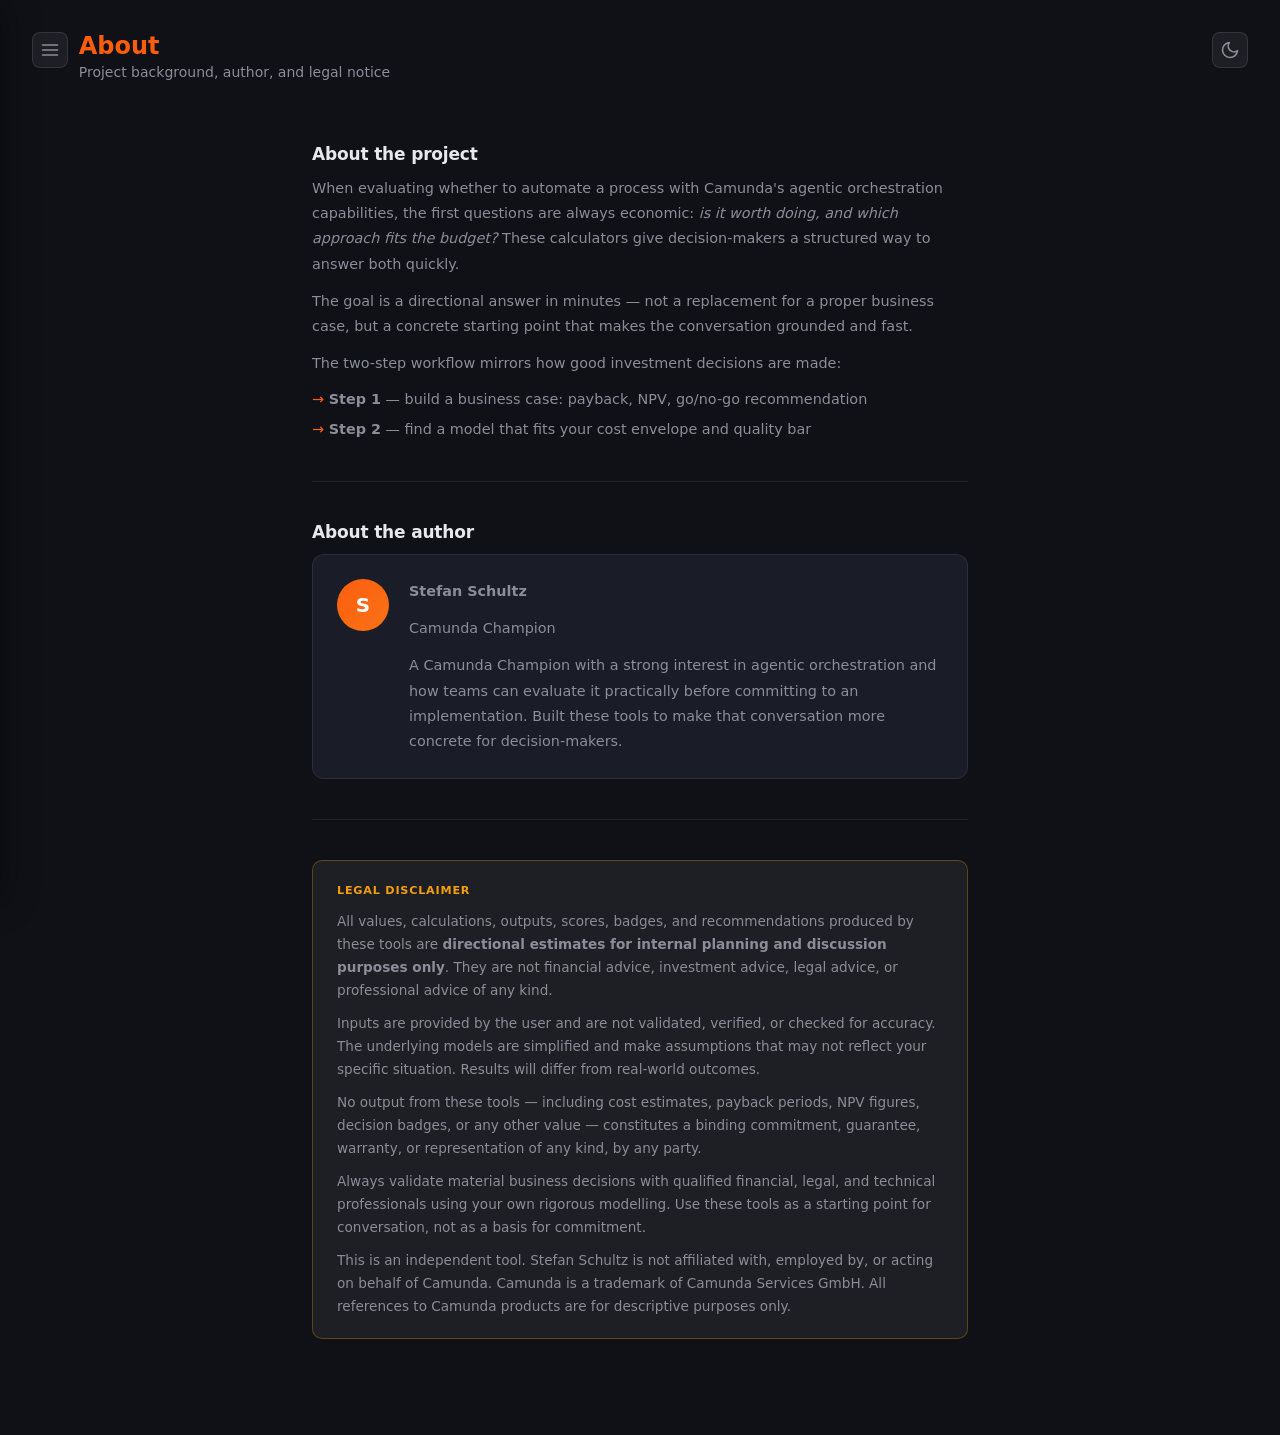
==== about.html @ fa4e2096 "Refactor code structure for improved readability and maintainability" ====
<!DOCTYPE html>
<html lang="en" data-theme="dark">
<head>
  <meta charset="UTF-8">
  <meta name="viewport" content="width=device-width, initial-scale=1.0">
  <title>About · Agentic Orchestration Calculators</title>
  <link rel="stylesheet" href="style.css">
  <script>!function(){var t=localStorage.getItem("camunda-theme");if(t)document.documentElement.dataset.theme=t}();</script>
  <style>
    /* ===== About layout ===== */
    .about-wrap {
      max-width: 720px; margin: 0 auto; padding: 2rem 2rem 4rem;
    }
    .about-section {
      margin-bottom: 2.5rem;
    }
    .about-section h2 {
      font-size: 1.0625rem; font-weight: 700; color: var(--text);
      letter-spacing: -0.01em; margin-bottom: 0.75rem;
    }
    .about-section p {
      color: var(--muted); font-size: 0.9rem; line-height: 1.75;
      margin-bottom: 0.75rem;
      &:last-child { margin-bottom: 0; }
    }
    .about-section ul {
      list-style: none; display: flex; flex-direction: column; gap: 0.4rem;
      color: var(--muted); font-size: 0.9rem; line-height: 1.6; margin-bottom: 0.75rem;
      li::before { content: '→ '; color: var(--accent); }
    }
    .about-divider {
      height: 1px; background: var(--border); margin: 2.5rem 0;
    }
    .disclaimer-box {
      background: var(--toggle-bg); border: 1px solid rgba(245, 158, 11, 0.3);
      border-radius: 10px; padding: 1.25rem 1.5rem;
    }
    .disclaimer-box .disclaimer-title {
      font-size: 0.7rem; font-weight: 700; color: #F59E0B;
      text-transform: uppercase; letter-spacing: 0.07em; margin-bottom: 0.6rem;
    }
    .disclaimer-box p {
      font-size: 0.85rem; color: var(--muted); line-height: 1.7;
      margin-bottom: 0.6rem;
      &:last-child { margin-bottom: 0; }
    }
    .author-card {
      display: flex; align-items: flex-start; gap: 1.25rem;
      background: var(--surface); border: 1px solid var(--border);
      border-radius: 12px; padding: 1.5rem;
    }
    .author-avatar {
      width: 52px; height: 52px; border-radius: 50%; flex-shrink: 0;
      background: linear-gradient(135deg, #FC5D0D 0%, #f97316 100%);
      display: flex; align-items: center; justify-content: center;
      font-size: 1.25rem; font-weight: 700; color: #fff; line-height: 1;
    }
    .author-name { font-size: 1rem; font-weight: 700; color: var(--text); margin-bottom: 0.2rem; }
    .author-role { font-size: 0.8125rem; color: var(--muted); margin-bottom: 0.6rem; }
    .author-bio  { font-size: 0.875rem; color: var(--muted); line-height: 1.65; }
  </style>
</head>
<body>

  <div class="nav-backdrop" id="navBackdrop"></div>
  <nav class="nav-drawer" id="navDrawer" aria-label="Site navigation">
    <div class="nav-drawer-header">
      <span class="nav-logo">Agentic Orchestration Calculators</span>
      <button class="nav-close" id="navClose" aria-label="Close navigation">&times;</button>
    </div>
    <a href="index.html" class="nav-item">
      <svg viewBox="0 0 24 24" fill="none" stroke="currentColor" stroke-width="2" stroke-linecap="round" stroke-linejoin="round"><path d="M3 9l9-7 9 7v11a2 2 0 0 1-2 2H5a2 2 0 0 1-2-2z"/><polyline points="9 22 9 12 15 12 15 22"/></svg>
      Home
    </a>
    <div class="nav-divider"></div>
    <div class="nav-section-title">Calculators</div>
    <a href="step1.html" class="nav-item">
      <svg viewBox="0 0 24 24" fill="none" stroke="currentColor" stroke-width="2" stroke-linecap="round" stroke-linejoin="round"><path d="M14 2H6a2 2 0 0 0-2 2v16a2 2 0 0 0 2 2h12a2 2 0 0 0 2-2V8z"/><polyline points="14 2 14 8 20 8"/><line x1="16" y1="13" x2="8" y2="13"/><line x1="16" y1="17" x2="8" y2="17"/><polyline points="10 9 9 9 8 9"/></svg>
      Step 1: Project Business Case
    </a>
    <a href="step2.html" class="nav-item">
      <svg viewBox="0 0 24 24" fill="none" stroke="currentColor" stroke-width="2" stroke-linecap="round" stroke-linejoin="round"><line x1="8" y1="6" x2="21" y2="6"/><line x1="8" y1="12" x2="21" y2="12"/><line x1="8" y1="18" x2="21" y2="18"/><line x1="3" y1="6" x2="3.01" y2="6"/><line x1="3" y1="12" x2="3.01" y2="12"/><line x1="3" y1="18" x2="3.01" y2="18"/></svg>
      Step 2: Process Prioritization
    </a>
    <a href="step3.html" class="nav-item">
      <svg viewBox="0 0 24 24" fill="none" stroke="currentColor" stroke-width="2" stroke-linecap="round" stroke-linejoin="round"><polyline points="22 12 18 12 15 21 9 3 6 12 2 12"/></svg>
      Step 3: Model Cost &amp; Fit
    </a>
    <div class="nav-divider"></div>
    <a href="about.html" class="nav-item active">
      <svg viewBox="0 0 24 24" fill="none" stroke="currentColor" stroke-width="2" stroke-linecap="round" stroke-linejoin="round"><circle cx="12" cy="12" r="10"/><line x1="12" y1="8" x2="12" y2="12"/><line x1="12" y1="16" x2="12.01" y2="16"/></svg>
      About
    </a>
  </nav>

  <header>
    <div class="header-brand">
      <button class="icon-btn" id="navBtn" title="Navigation menu" aria-label="Open navigation menu">
        <svg viewBox="0 0 24 24" fill="none" stroke="currentColor" stroke-width="2" stroke-linecap="round" stroke-linejoin="round"><line x1="3" y1="6" x2="21" y2="6"/><line x1="3" y1="12" x2="21" y2="12"/><line x1="3" y1="18" x2="21" y2="18"/></svg>
      </button>
      <div class="header-copy">
        <h1>About</h1>
        <p>Project background, author, and legal notice</p>
      </div>
    </div>
    <div class="header-actions">
      <button class="icon-btn theme" id="themeBtn" title="Toggle theme" aria-label="Toggle light/dark theme">
        <svg class="icon-sun" viewBox="0 0 24 24" fill="none" stroke="currentColor" stroke-width="2" stroke-linecap="round" stroke-linejoin="round"><circle cx="12" cy="12" r="5"/><line x1="12" y1="1" x2="12" y2="3"/><line x1="12" y1="21" x2="12" y2="23"/><line x1="4.22" y1="4.22" x2="5.64" y2="5.64"/><line x1="18.36" y1="18.36" x2="19.78" y2="19.78"/><line x1="1" y1="12" x2="3" y2="12"/><line x1="21" y1="12" x2="23" y2="12"/><line x1="4.22" y1="19.78" x2="5.64" y2="18.36"/><line x1="18.36" y1="5.64" x2="19.78" y2="4.22"/></svg>
        <svg class="icon-moon" viewBox="0 0 24 24" fill="none" stroke="currentColor" stroke-width="2" stroke-linecap="round" stroke-linejoin="round"><path d="M21 12.79A9 9 0 1 1 11.21 3 7 7 0 0 0 21 12.79z"/></svg>
      </button>
    </div>
  </header>

  <main class="about-wrap">

    <section class="about-section">
      <h2>About the project</h2>
      <p>When evaluating whether to automate a process with Camunda's agentic orchestration capabilities, the first questions are always economic: <em>is it worth doing, and which approach fits the budget?</em> These calculators give decision-makers a structured way to answer both quickly.</p>
      <p>The goal is a directional answer in minutes — not a replacement for a proper business case, but a concrete starting point that makes the conversation grounded and fast.</p>
      <p>The two-step workflow mirrors how good investment decisions are made:</p>
      <ul>
        <li><strong>Step 1</strong> — build a business case: payback, NPV, go/no-go recommendation</li>
        <li><strong>Step 2</strong> — find a model that fits your cost envelope and quality bar</li>
      </ul>
    </section>

    <div class="about-divider"></div>

    <section class="about-section">
      <h2>About the author</h2>
      <div class="author-card">
        <div class="author-avatar" aria-hidden="true">S</div>
        <div>
          <p class="author-name">Stefan Schultz</p>
          <p class="author-role">Camunda Champion</p>
          <p class="author-bio">A Camunda Champion with a strong interest in agentic orchestration and how teams can evaluate it practically before committing to an implementation. Built these tools to make that conversation more concrete for decision-makers.</p>
        </div>
      </div>
    </section>

    <div class="about-divider"></div>

    <div class="disclaimer-box">
      <p class="disclaimer-title">Legal Disclaimer</p>
      <p>All values, calculations, outputs, scores, badges, and recommendations produced by these tools are <strong>directional estimates for internal planning and discussion purposes only</strong>. They are not financial advice, investment advice, legal advice, or professional advice of any kind.</p>
      <p>Inputs are provided by the user and are not validated, verified, or checked for accuracy. The underlying models are simplified and make assumptions that may not reflect your specific situation. Results will differ from real-world outcomes.</p>
      <p>No output from these tools — including cost estimates, payback periods, NPV figures, decision badges, or any other value — constitutes a binding commitment, guarantee, warranty, or representation of any kind, by any party.</p>
      <p>Always validate material business decisions with qualified financial, legal, and technical professionals using your own rigorous modelling. Use these tools as a starting point for conversation, not as a basis for commitment.</p>
      <p>This is an independent tool. Stefan Schultz is not affiliated with, employed by, or acting on behalf of Camunda. Camunda is a trademark of Camunda Services GmbH. All references to Camunda products are for descriptive purposes only.</p>
    </div>

  </main>

  <script>
    /* ===== Theme ===== */
    (function () {
      const stored = localStorage.getItem('camunda-theme');
      if (stored) document.documentElement.dataset.theme = stored;
      document.getElementById('themeBtn').addEventListener('click', () => {
        const next = document.documentElement.dataset.theme === 'light' ? 'dark' : 'light';
        document.documentElement.dataset.theme = next;
        localStorage.setItem('camunda-theme', next);
      });
    })();

    /* ===== Nav drawer ===== */
    (function () {
      const navDrawer   = document.getElementById('navDrawer');
      const navBackdrop = document.getElementById('navBackdrop');
      function openNav()  { navDrawer.classList.add('open');    navBackdrop.classList.add('open'); }
      function closeNav() { navDrawer.classList.remove('open'); navBackdrop.classList.remove('open'); }
      document.getElementById('navBtn').addEventListener('click', openNav);
      document.getElementById('navClose').addEventListener('click', closeNav);
      navBackdrop.addEventListener('click', closeNav);
      document.addEventListener('keydown', e => { if (e.key === 'Escape') closeNav(); });
    })();
  </script>
</body>
</html>
---- style.css ----
*, *::before, *::after { box-sizing: border-box; margin: 0; padding: 0; }

html {
  font-family: system-ui, -apple-system, sans-serif;
  --accent: #FC5D0D;

  &[data-theme="dark"] {
    color-scheme: dark;
    --bg: #0f1117;
    --surface: #1a1d27;
    --border: rgba(255, 255, 255, 0.08);
    --text: #e8e8ec;
    --muted: #8b8d97;
    --grid: rgba(255, 255, 255, 0.05);
    --input-border: rgba(255, 255, 255, 0.12);
    --hover-bg: rgba(255, 255, 255, 0.08);
    --toggle-bg: rgba(255, 255, 255, 0.06);
    --toggle-border: rgba(255, 255, 255, 0.1);
  }

  &[data-theme="light"] {
    color-scheme: light;
    --bg: #f4f5f7;
    --surface: #ffffff;
    --border: rgba(0, 0, 0, 0.09);
    --text: #1a1d27;
    --muted: #6b7280;
    --grid: rgba(0, 0, 0, 0.06);
    --input-border: rgba(0, 0, 0, 0.15);
    --hover-bg: rgba(0, 0, 0, 0.05);
    --toggle-bg: rgba(0, 0, 0, 0.04);
    --toggle-border: rgba(0, 0, 0, 0.12);
  }
}

body { background: var(--bg); color: var(--text); min-height: 100dvh; padding: 2rem; }

/* --- Header --- */
header {
  display: flex; justify-content: space-between; align-items: flex-start;
  margin-bottom: 2rem; flex-wrap: wrap; gap: 0.75rem;
  h1 { font-size: 1.5rem; font-weight: 600; color: var(--accent); }
  p  { color: var(--muted); font-size: 0.875rem; margin-top: 0.25rem; }
}

.header-brand {
  display: flex; align-items: flex-start; gap: 0.65rem;
  min-width: 0; flex: 1;
}

.header-copy { min-width: 0; }

.header-actions { display: flex; gap: 0.5rem; align-items: center; flex-shrink: 0; }

.scenario-bar {
  display: flex; align-items: center; gap: 0.4rem;
  margin-right: 0.75rem; padding-right: 0.75rem; border-right: 1px solid var(--toggle-border);
  .scenario-name {
    background: transparent; border: 1px solid var(--input-border); border-radius: 6px;
    padding: 0.3rem 0.5rem; color: var(--text); font-size: 0.8125rem; font-weight: 600;
    outline: none; width: 160px;
    &:focus { border-color: var(--accent); }
  }
  select {
    background: var(--toggle-bg); border: 1px solid var(--toggle-border); border-radius: 6px;
    color: var(--muted); font-size: 0.75rem; padding: 0.3rem 0.4rem; cursor: pointer;
    outline: none; max-width: 110px;
    &:focus { border-color: var(--accent); }
    option { background: var(--surface); color: var(--text); }
  }
}

.header-currency {
  display: flex; align-items: center; gap: 0.4rem; font-size: 0.8125rem;
  color: var(--muted); margin-right: 0.5rem;
  .rate-field { transition: opacity 0.15s; }
  &.usd-active .rate-field { opacity: 0.35; pointer-events: none; }
  button {
    background: var(--toggle-bg); border: 1px solid var(--toggle-border);
    border-radius: 6px; color: var(--muted); font-size: 0.8125rem;
    padding: 0.3rem 0.6rem; cursor: pointer; transition: all 0.15s;
    &[aria-pressed="true"] { background: rgba(252, 93, 13, 0.15); border-color: var(--accent); color: var(--accent); font-weight: 600; }
    &:hover:not([aria-pressed="true"]) { background: var(--hover-bg); color: var(--text); }
  }
  .rate-field {
    font-size: 0.75rem; color: var(--muted); display: flex; align-items: center;
    gap: 0.25rem; margin-left: 0.25rem;
    input {
      width: 3.5rem; background: transparent; border: 1px solid var(--toggle-border);
      border-radius: 5px; padding: 0.25rem 0.35rem; color: var(--text); font-size: 0.75rem;
      text-align: center; outline: none; font-variant-numeric: tabular-nums;
      &:focus { border-color: var(--accent); }
    }
  }
}

.icon-btn {
  background: var(--toggle-bg); border: 1px solid var(--toggle-border);
  border-radius: 8px; padding: 0.45rem; cursor: pointer; color: var(--muted);
  display: flex; align-items: center; justify-content: center; flex-shrink: 0;
  transition: color 0.15s, background 0.15s;
  &:hover { color: var(--text); background: var(--hover-bg); }
  svg { width: 20px; height: 20px; }
}

.icon-btn.share.copied { color: #22C55E; border-color: #22C55E; }
.icon-btn.reset:hover  { color: #EF4444; border-color: #EF4444; background: rgba(239, 68, 68, 0.08); }

.icon-btn.theme {
  .icon-sun  { display: none; }
  .icon-moon { display: block; }
}
[data-theme="light"] .icon-btn.theme {
  .icon-sun  { display: block; }
  .icon-moon { display: none; }
}

/* --- Panel --- */
.panel {
  background: var(--surface); border: 1px solid var(--border);
  border-radius: 12px; padding: 1.25rem;
}

/* --- Collapsible settings panel --- */
.settings-panel {
  .settings-header { display: flex; align-items: center; gap: 0.5rem; }
  .settings-title {
    font-size: 0.75rem; font-weight: 600; color: var(--muted);
    text-transform: uppercase; letter-spacing: 0.04em; flex: 1;
  }
  .settings-collapse-btn {
    background: none; border: none; color: var(--muted); cursor: pointer;
    padding: 0.15rem; display: flex; align-items: center; transition: transform 0.2s;
    svg { width: 16px; height: 16px; }
  }
  &.collapsed .settings-collapse-btn { transform: rotate(-90deg); }
  .settings-body {
    display: grid; grid-template-rows: 1fr;
    transition: grid-template-rows 0.2s ease; margin-top: 0.85rem;
  }
  .settings-body-inner { overflow: hidden; }
  &.collapsed .settings-body { grid-template-rows: 0fr; margin-top: 0; }
}

/* --- Shared UI components --- */
.panel-section-title {
  font-size: 0.75rem; font-weight: 600; color: var(--muted);
  text-transform: uppercase; letter-spacing: 0.04em; margin-bottom: 0.75rem;
}

.panel-divider {
  font-size: 0.75rem; font-weight: 600; color: var(--muted);
  text-transform: uppercase; letter-spacing: 0.04em;
  margin: 0.75rem 0 0.5rem; padding-top: 0.75rem; border-top: 1px solid var(--border);
}

.slider-group {
  margin-bottom: 0.75rem;
  &:last-child { margin-bottom: 0.25rem; }
  .slider-header { display: flex; justify-content: space-between; align-items: baseline; margin-bottom: 0.3rem; }
  label  { font-size: 0.75rem; color: var(--muted); font-weight: 500; }
  output { font-size: 0.75rem; font-weight: 600; color: var(--text); font-variant-numeric: tabular-nums; }
  input[type="range"] { width: 100%; height: 6px; accent-color: var(--accent); cursor: pointer; }
}

.profile-select {
  width: 100%; background: transparent; border: 1px solid var(--input-border);
  border-radius: 6px; padding: 0.4rem 0.5rem; color: var(--text); font-size: 0.8125rem;
  outline: none;
  &:focus { border-color: var(--accent); }
  option { background: var(--surface); color: var(--text); }
}

.input-note {
  margin-top: 0.35rem;
  font-size: 0.7rem;
  color: var(--muted);
  line-height: 1.35;
}

.action-btn {
  background: var(--toggle-bg); border: 1px solid var(--toggle-border);
  border-radius: 6px; color: var(--muted); font-size: 0.8125rem;
  padding: 0.4rem 0.9rem; cursor: pointer; transition: color 0.15s, background 0.15s;
  &:hover { color: var(--text); background: var(--hover-bg); }
}

/* --- Chart area --- */
.chart-container { position: relative; height: min(60vh, 520px); }
.chart-controls { display: flex; justify-content: space-between; gap: 1rem; flex-wrap: wrap; align-items: center; }

.chart-tabs {
  display: flex; align-items: center; gap: 0.5rem; font-size: 0.8125rem; color: var(--muted); flex-wrap: wrap;
  button {
    background: var(--toggle-bg); border: 1px solid var(--toggle-border);
    border-radius: 6px; color: var(--muted); font-size: 0.8125rem;
    padding: 0.35rem 0.75rem; cursor: pointer; transition: all 0.15s;
    &[aria-pressed="true"] { background: rgba(252, 93, 13, 0.15); border-color: var(--accent); color: var(--accent); font-weight: 600; }
    &:hover:not([aria-pressed="true"]) { background: var(--hover-bg); color: var(--text); }
  }
}

.chart-helper {
  min-height: 2.25rem; padding: 0.6rem 0.85rem;
  font-size: 0.78rem; color: var(--muted);
  display: none; align-items: center; flex-wrap: wrap; gap: 0.5rem;
  &.visible { display: flex; }
}

/* --- Executive insights --- */
.executive-insight {
  min-height: 2.5rem; padding: 0.65rem 0.8rem;
  font-size: 0.8rem; color: var(--muted);
  display: flex; flex-wrap: wrap; gap: 0.5rem;
  .insight {
    display: inline-flex; align-items: center;
    padding: 0.32rem 0.56rem; border-radius: 999px;
    border: 1px solid var(--border); background: var(--toggle-bg);
    color: var(--muted);
    strong { color: var(--text); font-weight: 600; }
    &.ok   { border-color: rgba(34, 197, 94, 0.4); }
    &.warn { border-color: rgba(245, 158, 11, 0.45); }
    &.bad  { border-color: rgba(239, 68, 68, 0.4); }
  }
}

/* --- Summary cards (project.html) --- */
.summary-cards {
  display: grid; grid-template-columns: repeat(auto-fill, minmax(160px, 1fr)); gap: 0.75rem;
}
.summary-card {
  background: var(--surface); border: 1px solid var(--border); border-radius: 10px;
  padding: 1rem; display: flex; flex-direction: column; gap: 0.2rem;
  .card-label { font-size: 0.68rem; font-weight: 600; color: var(--muted); text-transform: uppercase; letter-spacing: 0.05em; }
  .card-value { font-size: 1.2rem; font-weight: 700; color: var(--text); font-variant-numeric: tabular-nums; line-height: 1.2; }
  .card-sub   { font-size: 0.7rem; color: var(--muted); margin-top: 0.1rem; }
  &.positive { border-color: rgba(34, 197, 94, 0.4); .card-value { color: #22C55E; } }
  &.negative { border-color: rgba(239, 68, 68, 0.4); .card-value { color: #EF4444; } }
  &.caution  { border-color: rgba(245, 158, 11, 0.45); .card-value { color: #F59E0B; } }
}

/* --- Decision badge (project.html) --- */
.decision-badge {
  display: inline-flex; align-items: center; gap: 0.4rem;
  font-weight: 700; font-size: 1rem; padding: 0.4rem 1rem;
  border-radius: 999px; border: 2px solid;
  &.promising   { color: #22C55E; border-color: #22C55E; background: rgba(34, 197, 94, 0.1); }
  &.needs-pilot { color: #F59E0B; border-color: #F59E0B; background: rgba(245, 158, 11, 0.1); }
  &.weak        { color: #EF4444; border-color: #EF4444; background: rgba(239, 68, 68, 0.1); }
  &.empty       { color: var(--muted); border-color: var(--border); background: var(--toggle-bg); }
}

/* --- Btn row --- */
.btn-row { display: flex; gap: 0.5rem; justify-content: flex-end; }

/* --- Nav drawer --- */
.nav-backdrop {
  display: none; position: fixed; inset: 0; z-index: 190; background: rgba(0,0,0,0.45);
  &.open { display: block; }
}
.nav-drawer {
  position: fixed; top: 0; left: 0; height: 100dvh; width: 256px;
  background: var(--surface); border-right: 1px solid var(--border);
  z-index: 200; transform: translateX(-100%); transition: transform 0.24s ease;
  display: flex; flex-direction: column; padding: 1.25rem 0.75rem;
  box-shadow: 4px 0 32px rgba(0,0,0,0.35);
  &.open { transform: translateX(0); }
}
.nav-drawer-header {
  display: flex; align-items: center; justify-content: space-between; margin-bottom: 1.25rem; padding: 0 0.5rem;
  .nav-logo { font-size: 0.875rem; font-weight: 700; color: var(--accent); }
  .nav-close {
    background: none; border: none; color: var(--muted); cursor: pointer; font-size: 1.3rem;
    padding: 0.15rem 0.4rem; border-radius: 4px; line-height: 1;
    &:hover { color: var(--text); background: var(--hover-bg); }
  }
}
.nav-section-title {
  font-size: 0.68rem; font-weight: 600; color: var(--muted);
  text-transform: uppercase; letter-spacing: 0.06em;
  padding: 0 0.75rem; margin-bottom: 0.35rem;
}
.nav-item {
  display: flex; align-items: center; gap: 0.65rem;
  padding: 0.6rem 0.75rem; border-radius: 8px;
  color: var(--text); font-size: 0.875rem; font-weight: 500;
  text-decoration: none; transition: background 0.15s; margin-bottom: 0.05rem;
  svg { width: 18px; height: 18px; flex-shrink: 0; color: var(--muted); }
  &:hover { background: var(--hover-bg); }
  &.active { background: rgba(252, 93, 13, 0.12); color: var(--accent); font-weight: 600; svg { color: var(--accent); } }
}
.nav-divider { height: 1px; background: var(--border); margin: 0.5rem 0.5rem; }
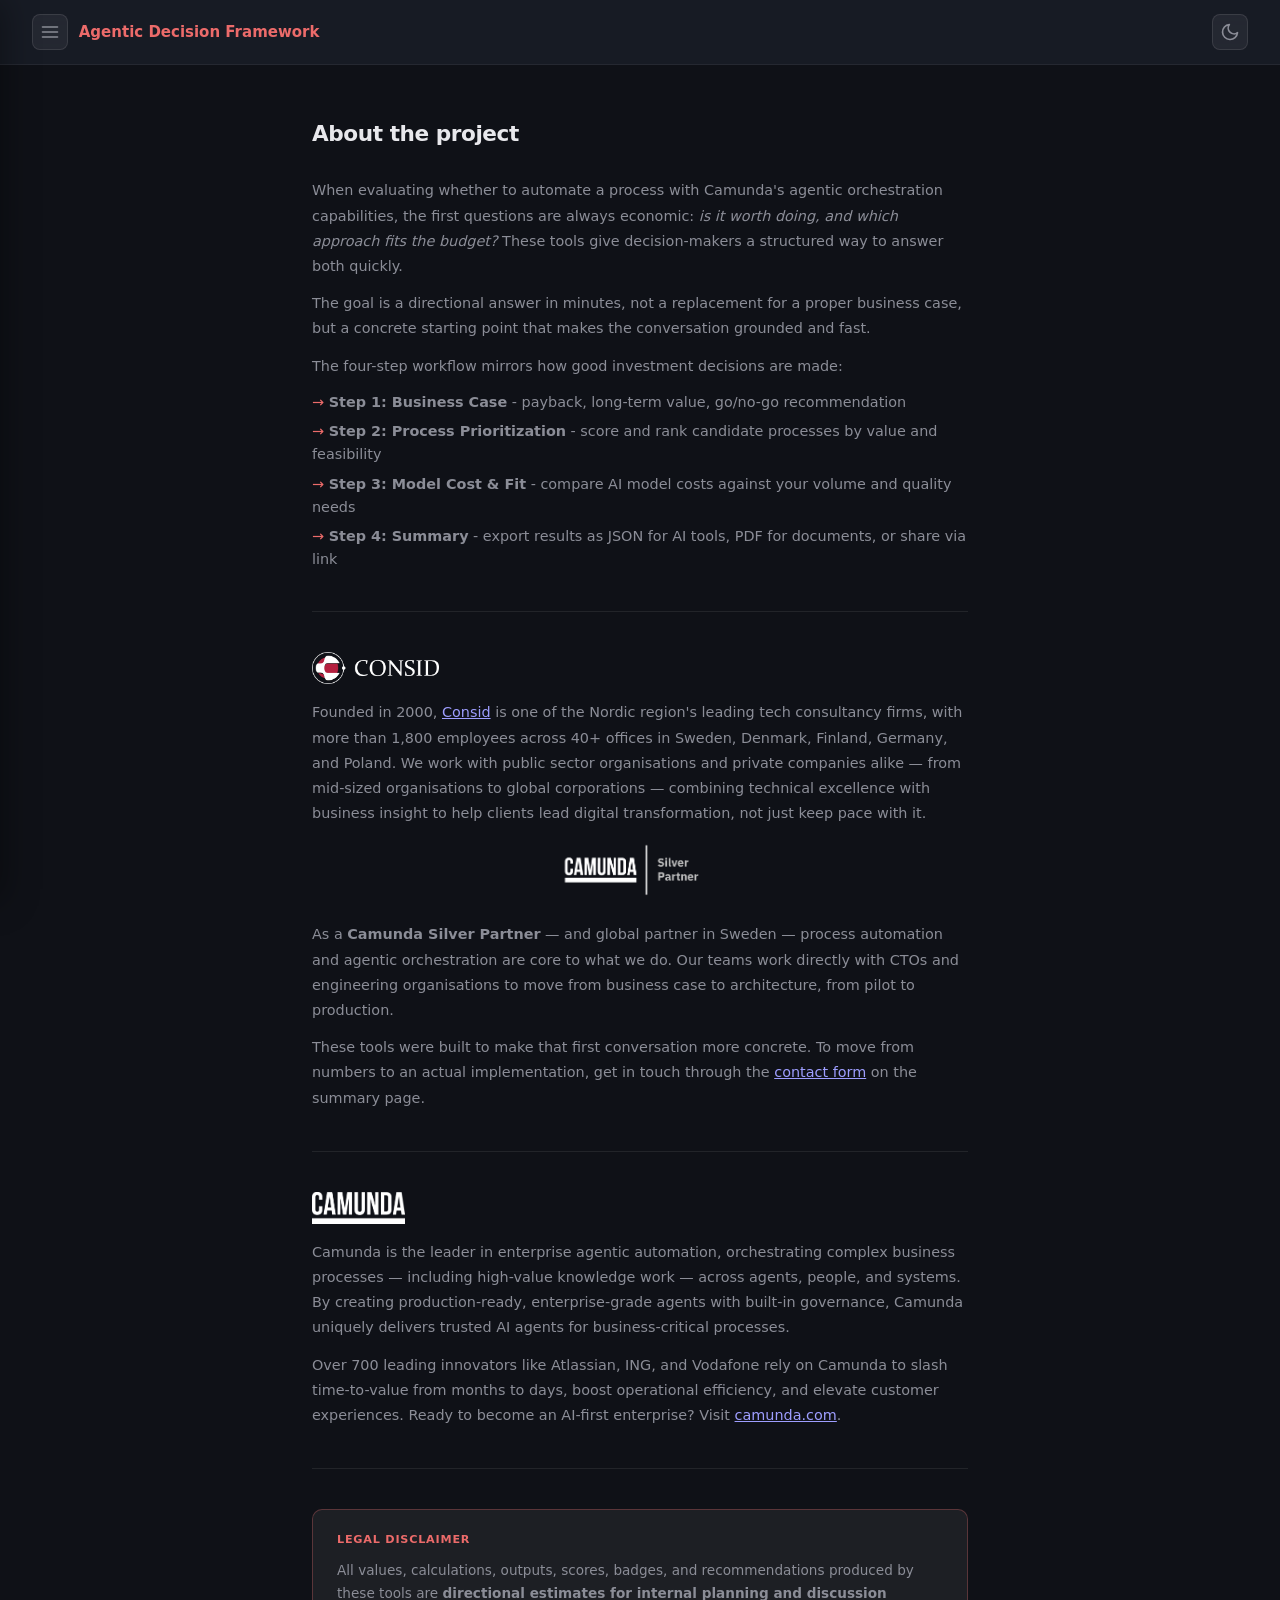
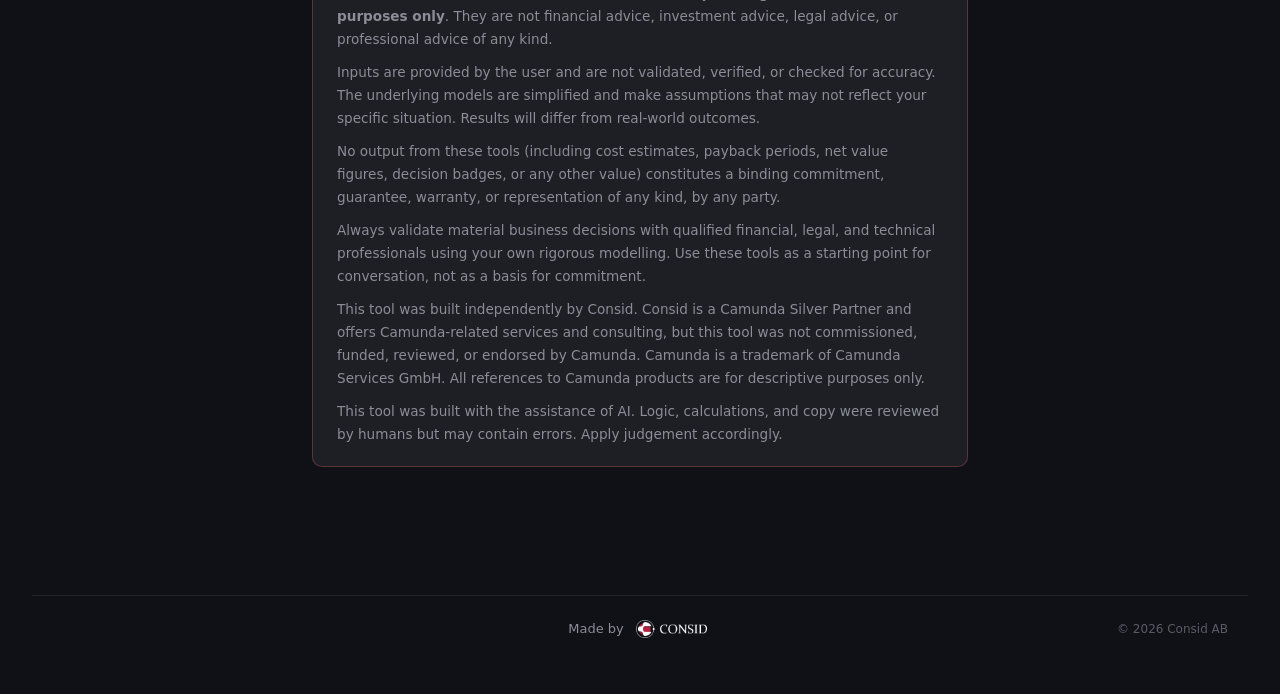
==== commit 5cc3fc40: "Refactor code structure for improved readability and maintainability" ====
--- a/about.html
+++ b/about.html
@@ -3,14 +3,17 @@
 <head>
   <meta charset="UTF-8">
   <meta name="viewport" content="width=device-width, initial-scale=1.0">
-  <title>About · Agentic Orchestration Calculators</title>
+  <meta name="description" content="About the Agentic Decision Framework, built by Consid for CTOs evaluating Camunda agentic orchestration. Independent tool, not affiliated with Camunda.">
+  <title>About · Agentic Decision Framework</title>
+  <link rel="icon" type="image/png" href="assets/favicon.png">
   <link rel="stylesheet" href="style.css">
-  <script>!function(){var t=localStorage.getItem("camunda-theme");if(t)document.documentElement.dataset.theme=t}();</script>
+  <script>!function(){try{var g=JSON.parse(localStorage.getItem("camunda-global"));if(g&&g.theme)document.documentElement.dataset.theme=g.theme}catch(e){}}();</script>
   <style>
     /* ===== About layout ===== */
     .about-wrap {
       max-width: 720px; margin: 0 auto; padding: 2rem 2rem 4rem;
     }
+    .about-wrap .page-title { margin-bottom: 2rem; }
     .about-section {
       margin-bottom: 2.5rem;
     }
@@ -32,11 +35,11 @@
       height: 1px; background: var(--border); margin: 2.5rem 0;
     }
     .disclaimer-box {
-      background: var(--toggle-bg); border: 1px solid rgba(245, 158, 11, 0.3);
+      background: var(--toggle-bg); border: 1px solid rgba(var(--accent-rgb), 0.3);
       border-radius: 10px; padding: 1.25rem 1.5rem;
     }
     .disclaimer-box .disclaimer-title {
-      font-size: 0.7rem; font-weight: 700; color: #F59E0B;
+      font-size: 0.7rem; font-weight: 700; color: var(--accent);
       text-transform: uppercase; letter-spacing: 0.07em; margin-bottom: 0.6rem;
     }
     .disclaimer-box p {
@@ -44,20 +47,22 @@
       margin-bottom: 0.6rem;
       &:last-child { margin-bottom: 0; }
     }
-    .author-card {
-      display: flex; align-items: flex-start; gap: 1.25rem;
-      background: var(--surface); border: 1px solid var(--border);
-      border-radius: 12px; padding: 1.5rem;
-    }
-    .author-avatar {
-      width: 52px; height: 52px; border-radius: 50%; flex-shrink: 0;
-      background: linear-gradient(135deg, #FC5D0D 0%, #f97316 100%);
-      display: flex; align-items: center; justify-content: center;
-      font-size: 1.25rem; font-weight: 700; color: #fff; line-height: 1;
-    }
-    .author-name { font-size: 1rem; font-weight: 700; color: var(--text); margin-bottom: 0.2rem; }
-    .author-role { font-size: 0.8125rem; color: var(--muted); margin-bottom: 0.6rem; }
-    .author-bio  { font-size: 0.875rem; color: var(--muted); line-height: 1.65; }
+
+    .about-logo-row {
+      display: flex; align-items: center; gap: 2rem; flex-wrap: wrap;
+      margin-bottom: 1rem;
+    }
+    .about-logo {
+      display: block; height: 32px; width: auto;
+    }
+    .about-logo-partner { height: 64px; }
+    .about-partner-row {
+      display: flex; justify-content: center; margin-bottom: 1.25rem;
+    }
+    .about-logo-light { display: block; }
+    .about-logo-dark  { display: none; }
+    [data-theme="dark"] .about-logo-light { display: none; }
+    [data-theme="dark"] .about-logo-dark  { display: block; }
   </style>
 </head>
 <body>
@@ -65,7 +70,7 @@
   <div class="nav-backdrop" id="navBackdrop"></div>
   <nav class="nav-drawer" id="navDrawer" aria-label="Site navigation">
     <div class="nav-drawer-header">
-      <span class="nav-logo">Agentic Orchestration Calculators</span>
+      <span class="nav-logo">Agentic Decision Framework</span>
       <button class="nav-close" id="navClose" aria-label="Close navigation">&times;</button>
     </div>
     <a href="index.html" class="nav-item">
@@ -73,24 +78,29 @@
       Home
     </a>
     <div class="nav-divider"></div>
-    <div class="nav-section-title">Calculators</div>
+    <div class="nav-section-title">Tools</div>
     <a href="step1.html" class="nav-item">
       <svg viewBox="0 0 24 24" fill="none" stroke="currentColor" stroke-width="2" stroke-linecap="round" stroke-linejoin="round"><path d="M14 2H6a2 2 0 0 0-2 2v16a2 2 0 0 0 2 2h12a2 2 0 0 0 2-2V8z"/><polyline points="14 2 14 8 20 8"/><line x1="16" y1="13" x2="8" y2="13"/><line x1="16" y1="17" x2="8" y2="17"/><polyline points="10 9 9 9 8 9"/></svg>
-      Step 1: Project Business Case
+      1. Business Case
     </a>
     <a href="step2.html" class="nav-item">
       <svg viewBox="0 0 24 24" fill="none" stroke="currentColor" stroke-width="2" stroke-linecap="round" stroke-linejoin="round"><line x1="8" y1="6" x2="21" y2="6"/><line x1="8" y1="12" x2="21" y2="12"/><line x1="8" y1="18" x2="21" y2="18"/><line x1="3" y1="6" x2="3.01" y2="6"/><line x1="3" y1="12" x2="3.01" y2="12"/><line x1="3" y1="18" x2="3.01" y2="18"/></svg>
-      Step 2: Process Prioritization
+      2. Process Prioritization
     </a>
     <a href="step3.html" class="nav-item">
       <svg viewBox="0 0 24 24" fill="none" stroke="currentColor" stroke-width="2" stroke-linecap="round" stroke-linejoin="round"><polyline points="22 12 18 12 15 21 9 3 6 12 2 12"/></svg>
-      Step 3: Model Cost &amp; Fit
+      3. Model Cost &amp; Fit
+    </a>
+    <a href="summary.html" class="nav-item">
+      <svg viewBox="0 0 24 24" fill="none" stroke="currentColor" stroke-width="2" stroke-linecap="round" stroke-linejoin="round"><rect x="3" y="3" width="18" height="18" rx="2"/><line x1="3" y1="9" x2="21" y2="9"/><line x1="9" y1="21" x2="9" y2="9"/></svg>
+      4. Summary
     </a>
     <div class="nav-divider"></div>
     <a href="about.html" class="nav-item active">
       <svg viewBox="0 0 24 24" fill="none" stroke="currentColor" stroke-width="2" stroke-linecap="round" stroke-linejoin="round"><circle cx="12" cy="12" r="10"/><line x1="12" y1="8" x2="12" y2="12"/><line x1="12" y1="16" x2="12.01" y2="16"/></svg>
       About
     </a>
+    <div class="nav-version">v1.0</div>
   </nav>
 
   <header>
@@ -99,8 +109,7 @@
         <svg viewBox="0 0 24 24" fill="none" stroke="currentColor" stroke-width="2" stroke-linecap="round" stroke-linejoin="round"><line x1="3" y1="6" x2="21" y2="6"/><line x1="3" y1="12" x2="21" y2="12"/><line x1="3" y1="18" x2="21" y2="18"/></svg>
       </button>
       <div class="header-copy">
-        <h1>About</h1>
-        <p>Project background, author, and legal notice</p>
+        <h1><a href="index.html">Agentic Decision Framework</a></h1>
       </div>
     </div>
     <div class="header-actions">
@@ -112,30 +121,47 @@
   </header>
 
   <main class="about-wrap">
+    <div class="page-title">
+      <h2>About the project</h2>
+    </div>
 
     <section class="about-section">
-      <h2>About the project</h2>
-      <p>When evaluating whether to automate a process with Camunda's agentic orchestration capabilities, the first questions are always economic: <em>is it worth doing, and which approach fits the budget?</em> These calculators give decision-makers a structured way to answer both quickly.</p>
-      <p>The goal is a directional answer in minutes — not a replacement for a proper business case, but a concrete starting point that makes the conversation grounded and fast.</p>
-      <p>The two-step workflow mirrors how good investment decisions are made:</p>
+      <p>When evaluating whether to automate a process with Camunda's agentic orchestration capabilities, the first questions are always economic: <em>is it worth doing, and which approach fits the budget?</em> These tools give decision-makers a structured way to answer both quickly.</p>
+      <p>The goal is a directional answer in minutes, not a replacement for a proper business case, but a concrete starting point that makes the conversation grounded and fast.</p>
+      <p>The four-step workflow mirrors how good investment decisions are made:</p>
       <ul>
-        <li><strong>Step 1</strong> — build a business case: payback, NPV, go/no-go recommendation</li>
-        <li><strong>Step 2</strong> — find a model that fits your cost envelope and quality bar</li>
+        <li><strong>Step 1: Business Case</strong> - payback, long-term value, go/no-go recommendation</li>
+        <li><strong>Step 2: Process Prioritization</strong> - score and rank candidate processes by value and feasibility</li>
+        <li><strong>Step 3: Model Cost &amp; Fit</strong> - compare AI model costs against your volume and quality needs</li>
+        <li><strong>Step 4: Summary</strong> - export results as JSON for AI tools, PDF for documents, or share via link</li>
       </ul>
     </section>
 
     <div class="about-divider"></div>
 
     <section class="about-section">
-      <h2>About the author</h2>
-      <div class="author-card">
-        <div class="author-avatar" aria-hidden="true">S</div>
-        <div>
-          <p class="author-name">Stefan Schultz</p>
-          <p class="author-role">Camunda Champion</p>
-          <p class="author-bio">A Camunda Champion with a strong interest in agentic orchestration and how teams can evaluate it practically before committing to an implementation. Built these tools to make that conversation more concrete for decision-makers.</p>
-        </div>
-      </div>
+      <div class="about-logo-row">
+        <img src="assets/logo-black.png" alt="Consid" class="about-logo about-logo-light">
+        <img src="assets/logo-white.png" alt="Consid" class="about-logo about-logo-dark">
+      </div>
+      <p>Founded in 2000, <a href="https://www.consid.com" target="_blank" rel="noopener">Consid</a> is one of the Nordic region's leading tech consultancy firms, with more than 1,800 employees across 40+ offices in Sweden, Denmark, Finland, Germany, and Poland. We work with public sector organisations and private companies alike — from mid-sized organisations to global corporations — combining technical excellence with business insight to help clients lead digital transformation, not just keep pace with it.</p>
+      <div class="about-partner-row">
+        <img src="assets/partner-black.png" alt="Camunda Silver Partner" class="about-logo about-logo-light about-logo-partner">
+        <img src="assets/partner-white.png" alt="Camunda Silver Partner" class="about-logo about-logo-dark about-logo-partner">
+      </div>
+      <p>As a <strong>Camunda Silver Partner</strong> — and global partner in Sweden — process automation and agentic orchestration are core to what we do. Our teams work directly with CTOs and engineering organisations to move from business case to architecture, from pilot to production.</p>
+      <p>These tools were built to make that first conversation more concrete. To move from numbers to an actual implementation, get in touch through the <a href="summary.html#contactSection">contact form</a> on the summary page.</p>
+    </section>
+
+    <div class="about-divider"></div>
+
+    <section class="about-section">
+      <div class="about-logo-row">
+        <img src="assets/camunda-logo-black.png" alt="Camunda" class="about-logo about-logo-light">
+        <img src="assets/camunda-logo-white.png" alt="Camunda" class="about-logo about-logo-dark">
+      </div>
+      <p>Camunda is the leader in enterprise agentic automation, orchestrating complex business processes — including high-value knowledge work — across agents, people, and systems. By creating production-ready, enterprise-grade agents with built-in governance, Camunda uniquely delivers trusted AI agents for business-critical processes.</p>
+      <p>Over 700 leading innovators like Atlassian, ING, and Vodafone rely on Camunda to slash time-to-value from months to days, boost operational efficiency, and elevate customer experiences. Ready to become an AI-first enterprise? Visit <a href="https://camunda.com" target="_blank" rel="noopener">camunda.com</a>.</p>
     </section>
 
     <div class="about-divider"></div>
@@ -144,22 +170,29 @@
       <p class="disclaimer-title">Legal Disclaimer</p>
       <p>All values, calculations, outputs, scores, badges, and recommendations produced by these tools are <strong>directional estimates for internal planning and discussion purposes only</strong>. They are not financial advice, investment advice, legal advice, or professional advice of any kind.</p>
       <p>Inputs are provided by the user and are not validated, verified, or checked for accuracy. The underlying models are simplified and make assumptions that may not reflect your specific situation. Results will differ from real-world outcomes.</p>
-      <p>No output from these tools — including cost estimates, payback periods, NPV figures, decision badges, or any other value — constitutes a binding commitment, guarantee, warranty, or representation of any kind, by any party.</p>
+      <p>No output from these tools (including cost estimates, payback periods, net value figures, decision badges, or any other value) constitutes a binding commitment, guarantee, warranty, or representation of any kind, by any party.</p>
       <p>Always validate material business decisions with qualified financial, legal, and technical professionals using your own rigorous modelling. Use these tools as a starting point for conversation, not as a basis for commitment.</p>
-      <p>This is an independent tool. Stefan Schultz is not affiliated with, employed by, or acting on behalf of Camunda. Camunda is a trademark of Camunda Services GmbH. All references to Camunda products are for descriptive purposes only.</p>
+      <p>This tool was built independently by Consid. Consid is a Camunda Silver Partner and offers Camunda-related services and consulting, but this tool was not commissioned, funded, reviewed, or endorsed by Camunda. Camunda is a trademark of Camunda Services GmbH. All references to Camunda products are for descriptive purposes only.</p>
+      <p>This tool was built with the assistance of AI. Logic, calculations, and copy were reviewed by humans but may contain errors. Apply judgement accordingly.</p>
     </div>
 
   </main>
+
+  <footer class="site-footer no-print">
+    <p class="site-footer-text">Made by <a href="https://www.consid.com" target="_blank" rel="noopener" class="site-footer-logo" aria-label="Consid"></a></p><p class="site-footer-meta">&copy; 2026 Consid AB</p>
+  </footer>
 
   <script>
     /* ===== Theme ===== */
     (function () {
-      const stored = localStorage.getItem('camunda-theme');
-      if (stored) document.documentElement.dataset.theme = stored;
       document.getElementById('themeBtn').addEventListener('click', () => {
         const next = document.documentElement.dataset.theme === 'light' ? 'dark' : 'light';
         document.documentElement.dataset.theme = next;
-        localStorage.setItem('camunda-theme', next);
+        try {
+          const g = JSON.parse(localStorage.getItem('camunda-global')) || {};
+          g.theme = next;
+          localStorage.setItem('camunda-global', JSON.stringify(g));
+        } catch (_) {}
       });
     })();
 
@@ -167,8 +200,17 @@
     (function () {
       const navDrawer   = document.getElementById('navDrawer');
       const navBackdrop = document.getElementById('navBackdrop');
-      function openNav()  { navDrawer.classList.add('open');    navBackdrop.classList.add('open'); }
-      function closeNav() { navDrawer.classList.remove('open'); navBackdrop.classList.remove('open'); }
+      function openNav() {
+        navDrawer.classList.add('open');
+        navBackdrop.classList.add('open');
+        const first = navDrawer.querySelector('.nav-close, .nav-item');
+        if (first) first.focus();
+      }
+      function closeNav() {
+        navDrawer.classList.remove('open');
+        navBackdrop.classList.remove('open');
+        document.getElementById('navBtn').focus();
+      }
       document.getElementById('navBtn').addEventListener('click', openNav);
       document.getElementById('navClose').addEventListener('click', closeNav);
       navBackdrop.addEventListener('click', closeNav);
--- a/style.css
+++ b/style.css
@@ -2,10 +2,14 @@
 
 html {
   font-family: system-ui, -apple-system, sans-serif;
-  --accent: #FC5D0D;
+  /* Consid brand: Raspberry Red primary, Orange complementary for dark-mode contrast */
+  --accent-rgb: 181, 34, 63;
+  --accent: rgb(var(--accent-rgb));
 
   &[data-theme="dark"] {
     color-scheme: dark;
+    --accent-rgb: 236, 107, 106;
+    --accent: rgb(var(--accent-rgb));
     --bg: #0f1117;
     --surface: #1a1d27;
     --border: rgba(255, 255, 255, 0.08);
@@ -16,20 +20,24 @@
     --hover-bg: rgba(255, 255, 255, 0.08);
     --toggle-bg: rgba(255, 255, 255, 0.06);
     --toggle-border: rgba(255, 255, 255, 0.1);
+    --focus-ring: rgba(var(--accent-rgb), 0.45);
   }
 
   &[data-theme="light"] {
     color-scheme: light;
-    --bg: #f4f5f7;
+    --accent-rgb: 181, 34, 63;
+    --accent: rgb(var(--accent-rgb));
+    --bg: #EFE6DD;
     --surface: #ffffff;
     --border: rgba(0, 0, 0, 0.09);
-    --text: #1a1d27;
-    --muted: #6b7280;
-    --grid: rgba(0, 0, 0, 0.06);
-    --input-border: rgba(0, 0, 0, 0.15);
-    --hover-bg: rgba(0, 0, 0, 0.05);
+    --text: #1C1C1C;
+    --muted: #525862;
+    --grid: rgba(0, 0, 0, 0.08);
+    --input-border: rgba(0, 0, 0, 0.18);
+    --hover-bg: rgba(0, 0, 0, 0.06);
     --toggle-bg: rgba(0, 0, 0, 0.04);
-    --toggle-border: rgba(0, 0, 0, 0.12);
+    --toggle-border: rgba(0, 0, 0, 0.15);
+    --focus-ring: rgba(var(--accent-rgb), 0.35);
   }
 }
 
@@ -37,37 +45,46 @@
 
 /* --- Header --- */
 header {
-  display: flex; justify-content: space-between; align-items: flex-start;
-  margin-bottom: 2rem; flex-wrap: wrap; gap: 0.75rem;
-  h1 { font-size: 1.5rem; font-weight: 600; color: var(--accent); }
-  p  { color: var(--muted); font-size: 0.875rem; margin-top: 0.25rem; }
+  position: sticky; top: 0; z-index: 100;
+  display: flex; justify-content: space-between; align-items: center;
+  flex-wrap: wrap; gap: 0.75rem;
+  margin: -2rem -2rem 1.5rem;
+  padding: 0.85rem 2rem;
+  background: rgba(26, 29, 39, 0.88); backdrop-filter: blur(14px);
+  border-bottom: 1px solid rgba(255, 255, 255, 0.06);
+  h1 { font-size: 0.9375rem; font-weight: 700; color: var(--text); }
+}
+[data-theme="light"] header {
+  background: rgba(255, 255, 255, 0.88);
+  border-bottom-color: rgba(0, 0, 0, 0.07);
 }
 
 .header-brand {
-  display: flex; align-items: flex-start; gap: 0.65rem;
+  display: flex; align-items: center; gap: 0.65rem;
   min-width: 0; flex: 1;
 }
 
 .header-copy { min-width: 0; }
+.header-copy h1 a { color: var(--accent); text-decoration: none; }
+.header-copy h1 a:hover { opacity: 0.8; }
 
 .header-actions { display: flex; gap: 0.5rem; align-items: center; flex-shrink: 0; }
 
-.scenario-bar {
-  display: flex; align-items: center; gap: 0.4rem;
-  margin-right: 0.75rem; padding-right: 0.75rem; border-right: 1px solid var(--toggle-border);
-  .scenario-name {
-    background: transparent; border: 1px solid var(--input-border); border-radius: 6px;
-    padding: 0.3rem 0.5rem; color: var(--text); font-size: 0.8125rem; font-weight: 600;
-    outline: none; width: 160px;
-    &:focus { border-color: var(--accent); }
-  }
-  select {
-    background: var(--toggle-bg); border: 1px solid var(--toggle-border); border-radius: 6px;
-    color: var(--muted); font-size: 0.75rem; padding: 0.3rem 0.4rem; cursor: pointer;
-    outline: none; max-width: 110px;
-    &:focus { border-color: var(--accent); }
-    option { background: var(--surface); color: var(--text); }
-  }
+/* --- Page title --- */
+.page-title { margin-bottom: 0; }
+.page-title h2 {
+  font-size: 1.35rem; font-weight: 700; color: var(--text); letter-spacing: -0.02em; line-height: 1.2;
+  display: flex; align-items: center; gap: 0.6rem;
+}
+.page-title p  { color: var(--muted); font-size: 0.8125rem; margin-top: 0.1rem; line-height: 1.35; }
+.page-title p a { color: var(--accent); text-decoration: none; }
+.page-title p a:hover { text-decoration: underline; }
+.page-title-num {
+  display: inline-flex; align-items: center; justify-content: center;
+  width: 1.75rem; height: 1.75rem; border-radius: 50%;
+  background: var(--accent); color: #fff;
+  font-size: 0.875rem; font-weight: 700;
+  flex-shrink: 0;
 }
 
 .header-currency {
@@ -79,7 +96,7 @@
     background: var(--toggle-bg); border: 1px solid var(--toggle-border);
     border-radius: 6px; color: var(--muted); font-size: 0.8125rem;
     padding: 0.3rem 0.6rem; cursor: pointer; transition: all 0.15s;
-    &[aria-pressed="true"] { background: rgba(252, 93, 13, 0.15); border-color: var(--accent); color: var(--accent); font-weight: 600; }
+    &[aria-pressed="true"] { background: rgba(var(--accent-rgb), 0.15); border-color: var(--accent); color: var(--accent); font-weight: 600; }
     &:hover:not([aria-pressed="true"]) { background: var(--hover-bg); color: var(--text); }
   }
   .rate-field {
@@ -100,10 +117,10 @@
   display: flex; align-items: center; justify-content: center; flex-shrink: 0;
   transition: color 0.15s, background 0.15s;
   &:hover { color: var(--text); background: var(--hover-bg); }
+  &:focus-visible { outline: 1px solid var(--focus-ring); outline-offset: 2px; }
   svg { width: 20px; height: 20px; }
 }
 
-.icon-btn.share.copied { color: #22C55E; border-color: #22C55E; }
 .icon-btn.reset:hover  { color: #EF4444; border-color: #EF4444; background: rgba(239, 68, 68, 0.08); }
 
 .icon-btn.theme {
@@ -132,6 +149,7 @@
     background: none; border: none; color: var(--muted); cursor: pointer;
     padding: 0.15rem; display: flex; align-items: center; transition: transform 0.2s;
     svg { width: 16px; height: 16px; }
+    &:focus-visible { outline: 1px solid var(--focus-ring); outline-offset: 2px; }
   }
   &.collapsed .settings-collapse-btn { transform: rotate(-90deg); }
   .settings-body {
@@ -143,11 +161,6 @@
 }
 
 /* --- Shared UI components --- */
-.panel-section-title {
-  font-size: 0.75rem; font-weight: 600; color: var(--muted);
-  text-transform: uppercase; letter-spacing: 0.04em; margin-bottom: 0.75rem;
-}
-
 .panel-divider {
   font-size: 0.75rem; font-weight: 600; color: var(--muted);
   text-transform: uppercase; letter-spacing: 0.04em;
@@ -160,14 +173,17 @@
   .slider-header { display: flex; justify-content: space-between; align-items: baseline; margin-bottom: 0.3rem; }
   label  { font-size: 0.75rem; color: var(--muted); font-weight: 500; }
   output { font-size: 0.75rem; font-weight: 600; color: var(--text); font-variant-numeric: tabular-nums; }
-  input[type="range"] { width: 100%; height: 6px; accent-color: var(--accent); cursor: pointer; }
+  input[type="range"]  { width: 100%; height: 6px; accent-color: var(--accent); cursor: pointer; }
+  input[type="range"]:focus-visible { outline: 1px solid var(--focus-ring); outline-offset: 4px; border-radius: 2px; }
+  input[type="number"] { width: calc(100% - 8px); margin-left: 4px; padding: 0.4rem 0.6rem; font-size: 0.875rem; color: var(--text); background: var(--toggle-bg); border: 1px solid var(--border); border-radius: 6px; box-sizing: border-box; }
+  input[type="number"]:focus { outline: 1px solid var(--focus-ring); outline-offset: 2px; border-color: var(--accent); }
 }
 
 .profile-select {
   width: 100%; background: transparent; border: 1px solid var(--input-border);
   border-radius: 6px; padding: 0.4rem 0.5rem; color: var(--text); font-size: 0.8125rem;
   outline: none;
-  &:focus { border-color: var(--accent); }
+  &:focus { border-color: var(--accent); outline: 1px solid var(--focus-ring); outline-offset: 2px; }
   option { background: var(--surface); color: var(--text); }
 }
 
@@ -183,6 +199,9 @@
   border-radius: 6px; color: var(--muted); font-size: 0.8125rem;
   padding: 0.4rem 0.9rem; cursor: pointer; transition: color 0.15s, background 0.15s;
   &:hover { color: var(--text); background: var(--hover-bg); }
+  &:focus-visible { outline: 1px solid var(--focus-ring); outline-offset: 2px; }
+  &.destructive { color: #ef4444; border-color: rgba(239,68,68,0.35); background: rgba(239,68,68,0.08); }
+  &.destructive:hover { background: rgba(239,68,68,0.16); }
 }
 
 /* --- Chart area --- */
@@ -195,38 +214,15 @@
     background: var(--toggle-bg); border: 1px solid var(--toggle-border);
     border-radius: 6px; color: var(--muted); font-size: 0.8125rem;
     padding: 0.35rem 0.75rem; cursor: pointer; transition: all 0.15s;
-    &[aria-pressed="true"] { background: rgba(252, 93, 13, 0.15); border-color: var(--accent); color: var(--accent); font-weight: 600; }
+    &[aria-pressed="true"] { background: rgba(var(--accent-rgb), 0.15); border-color: var(--accent); color: var(--accent); font-weight: 600; }
     &:hover:not([aria-pressed="true"]) { background: var(--hover-bg); color: var(--text); }
-  }
-}
-
-.chart-helper {
-  min-height: 2.25rem; padding: 0.6rem 0.85rem;
-  font-size: 0.78rem; color: var(--muted);
-  display: none; align-items: center; flex-wrap: wrap; gap: 0.5rem;
-  &.visible { display: flex; }
-}
-
-/* --- Executive insights --- */
-.executive-insight {
-  min-height: 2.5rem; padding: 0.65rem 0.8rem;
-  font-size: 0.8rem; color: var(--muted);
-  display: flex; flex-wrap: wrap; gap: 0.5rem;
-  .insight {
-    display: inline-flex; align-items: center;
-    padding: 0.32rem 0.56rem; border-radius: 999px;
-    border: 1px solid var(--border); background: var(--toggle-bg);
-    color: var(--muted);
-    strong { color: var(--text); font-weight: 600; }
-    &.ok   { border-color: rgba(34, 197, 94, 0.4); }
-    &.warn { border-color: rgba(245, 158, 11, 0.45); }
-    &.bad  { border-color: rgba(239, 68, 68, 0.4); }
-  }
-}
-
-/* --- Summary cards (project.html) --- */
+    &:focus-visible { outline: 1px solid var(--focus-ring); outline-offset: 2px; }
+  }
+}
+
+/* --- Summary cards --- */
 .summary-cards {
-  display: grid; grid-template-columns: repeat(auto-fill, minmax(160px, 1fr)); gap: 0.75rem;
+  display: grid; grid-template-columns: repeat(auto-fill, minmax(190px, 1fr)); gap: 0.75rem;
 }
 .summary-card {
   background: var(--surface); border: 1px solid var(--border); border-radius: 10px;
@@ -239,7 +235,7 @@
   &.caution  { border-color: rgba(245, 158, 11, 0.45); .card-value { color: #F59E0B; } }
 }
 
-/* --- Decision badge (project.html) --- */
+/* --- Decision badge --- */
 .decision-badge {
   display: inline-flex; align-items: center; gap: 0.4rem;
   font-weight: 700; font-size: 1rem; padding: 0.4rem 1rem;
@@ -250,8 +246,29 @@
   &.empty       { color: var(--muted); border-color: var(--border); background: var(--toggle-bg); }
 }
 
-/* --- Btn row --- */
-.btn-row { display: flex; gap: 0.5rem; justify-content: flex-end; }
+/* --- Process badges --- */
+.proc-badge {
+  display: inline-flex; align-items: center;
+  padding: 0.18rem 0.55rem; border-radius: 999px; border: 1px solid;
+  font-size: 0.68rem; font-weight: 700; white-space: nowrap;
+}
+.badge-automate    { background: rgba(34,197,94,0.12);  color: #22c55e; border-color: rgba(34,197,94,0.3); }
+.badge-quickwin    { background: rgba(20,184,166,0.12); color: #14b8a6; border-color: rgba(20,184,166,0.3); }
+.badge-strategic   { background: rgba(99,102,241,0.12); color: #818cf8; border-color: rgba(99,102,241,0.3); }
+.badge-pilot       { background: rgba(245,158,11,0.12); color: #f59e0b; border-color: rgba(245,158,11,0.3); }
+.badge-defer       { background: rgba(107,114,128,0.12); color: #9ca3af; border-color: rgba(107,114,128,0.3); }
+.badge-traditional { background: rgba(249,115,22,0.12); color: #f97316; border-color: rgba(249,115,22,0.3); }
+.badge-promising   { background: rgba(34,197,94,0.12);  color: #22c55e; border-color: rgba(34,197,94,0.3); }
+.badge-needs-pilot { background: rgba(245,158,11,0.12); color: #f59e0b; border-color: rgba(245,158,11,0.3); }
+.badge-weak        { background: rgba(239,68,68,0.12);  color: #ef4444; border-color: rgba(239,68,68,0.3); }
+
+/* --- Slider subsection divider --- */
+.slider-subsection {
+  font-size: 0.72rem; font-weight: 600; color: var(--muted);
+  text-transform: uppercase; letter-spacing: 0.04em;
+  margin: 0.5rem 0 0.4rem; padding-top: 0.6rem; border-top: 1px solid var(--border);
+}
+.slider-subsection:first-child { margin-top: 0; border-top: none; padding-top: 0; }
 
 /* --- Nav drawer --- */
 .nav-backdrop {
@@ -273,6 +290,7 @@
     background: none; border: none; color: var(--muted); cursor: pointer; font-size: 1.3rem;
     padding: 0.15rem 0.4rem; border-radius: 4px; line-height: 1;
     &:hover { color: var(--text); background: var(--hover-bg); }
+    &:focus-visible { outline: 1px solid var(--focus-ring); outline-offset: 2px; }
   }
 }
 .nav-section-title {
@@ -287,6 +305,150 @@
   text-decoration: none; transition: background 0.15s; margin-bottom: 0.05rem;
   svg { width: 18px; height: 18px; flex-shrink: 0; color: var(--muted); }
   &:hover { background: var(--hover-bg); }
-  &.active { background: rgba(252, 93, 13, 0.12); color: var(--accent); font-weight: 600; svg { color: var(--accent); } }
+  &:focus-visible { outline: 1px solid var(--focus-ring); outline-offset: 2px; }
+  &.active { background: rgba(var(--accent-rgb), 0.12); color: var(--accent); font-weight: 600; svg { color: var(--accent); } }
 }
 .nav-divider { height: 1px; background: var(--border); margin: 0.5rem 0.5rem; }
+.nav-version {
+  margin-top: auto; padding: 0.75rem 1.25rem 0;
+  font-size: 0.7rem; color: var(--muted); opacity: 0.5;
+}
+
+/* ===== Page toolbar (step-bar + step navigation) ===== */
+/* Accent-coloured separator in step-bar = data flows across this boundary */
+.page-toolbar {
+  display: grid; grid-template-columns: 1fr auto 1fr;
+  align-items: center; gap: 1rem;
+  margin-top: 1rem; margin-bottom: 1.5rem;
+}
+.page-toolbar > :first-child { justify-self: start; }
+.page-toolbar > :last-child { justify-self: end; }
+
+.step-bar {
+  display: flex; align-items: center;
+  gap: 0;
+  background: var(--surface); border: 1px solid var(--border);
+  border-radius: 10px; padding: 0.45rem 0.65rem;
+}
+.step-bar-item {
+  display: flex; align-items: center; gap: 0.4rem;
+  text-decoration: none; color: var(--muted);
+  padding: 0.25rem 0.5rem; border-radius: 6px;
+  font-size: 0.8rem; font-weight: 500; flex-shrink: 0;
+  transition: color 0.15s, background 0.15s;
+  &:hover:not(.active) { color: var(--text); background: var(--hover-bg); }
+  &:focus-visible { outline: 1px solid var(--focus-ring); outline-offset: 2px; }
+  &.active { color: var(--accent); font-weight: 600; pointer-events: none; }
+}
+.step-bar-num {
+  width: 20px; height: 20px; border-radius: 50%;
+  display: flex; align-items: center; justify-content: center;
+  font-size: 0.6875rem; font-weight: 800; flex-shrink: 0;
+  background: var(--toggle-bg); border: 1px solid var(--border);
+  transition: background 0.15s, border-color 0.15s, color 0.15s;
+}
+.step-bar-item.active .step-bar-num {
+  background: var(--accent); border-color: var(--accent); color: #fff;
+}
+.step-bar-sep {
+  flex: 1; text-align: center; color: var(--border);
+  font-size: 1rem; padding: 0 0.15rem; user-select: none; min-width: 1rem;
+  transition: color 0.15s;
+}
+.step-bar-sep.data-link { color: rgba(var(--accent-rgb), 0.45); }
+@media (max-width: 520px) {
+  .step-bar-label { display: none; }
+  .step-bar-sep { flex: 0; min-width: 0.5rem; }
+}
+
+/* ===== Handoff confirmation modal ===== */
+.handoff-backdrop {
+  display: none; position: fixed; inset: 0; z-index: 300;
+  background: rgba(0, 0, 0, 0.5); align-items: center; justify-content: center;
+  padding: 1rem;
+  &.open { display: flex; }
+}
+.handoff-modal {
+  background: var(--surface); border: 1px solid var(--border);
+  border-radius: 14px; padding: 1.5rem; width: 100%; max-width: 460px;
+  box-shadow: 0 24px 64px rgba(0, 0, 0, 0.45);
+}
+.handoff-modal-header {
+  display: flex; align-items: flex-start; justify-content: space-between; gap: 0.5rem; margin-bottom: 0.25rem;
+}
+.handoff-modal-title {
+  font-size: 1rem; font-weight: 700; color: var(--text);
+}
+.handoff-close {
+  flex-shrink: 0; background: none; border: none; cursor: pointer;
+  font-size: 1.25rem; line-height: 1; color: var(--muted); padding: 0 0.1rem;
+  &:hover { color: var(--text); }
+}
+.handoff-modal-sub {
+  font-size: 0.8125rem; color: var(--muted); margin-bottom: 1.1rem; line-height: 1.5;
+}
+.handoff-process-list {
+  display: flex; flex-direction: column; gap: 0.5rem; margin-bottom: 1.25rem;
+  max-height: 260px; overflow-y: auto;
+}
+.handoff-process-item {
+  background: var(--toggle-bg); border: 1px solid var(--border);
+  border-radius: 8px; padding: 0.6rem 0.85rem; cursor: pointer;
+  transition: border-color 0.15s, background 0.15s;
+  &:hover { border-color: rgba(var(--accent-rgb), 0.3); }
+  &.selected {
+    border-color: rgba(var(--accent-rgb), 0.5); background: rgba(var(--accent-rgb), 0.06);
+    cursor: default;
+  }
+}
+.handoff-badge {
+  font-size: 0.62rem; font-weight: 700; border-radius: 4px;
+  padding: 0.1rem 0.35rem; border: 1px solid; vertical-align: middle; margin-left: 0.35rem;
+}
+.handoff-process-name {
+  font-size: 0.8rem; font-weight: 700; color: var(--text); margin-bottom: 0.25rem;
+}
+.handoff-process-meta {
+  display: flex; gap: 0.5rem 1rem; flex-wrap: wrap;
+  font-size: 0.72rem; color: var(--muted);
+}
+.handoff-modal-actions {
+  display: flex; flex-direction: column; align-items: flex-end; gap: 1rem; margin-top: 0.25rem;
+}
+.handoff-skip-link {
+  font-size: 0.8rem; color: var(--muted); text-decoration: underline; text-underline-offset: 2px;
+  &:hover { color: var(--text); }
+}
+
+.step-nav-btn {
+  display: inline-flex; align-items: center; gap: 0.4rem;
+  padding: 0.6rem 1.2rem; border-radius: 8px;
+  font-size: 0.875rem; font-weight: 600; text-decoration: none;
+  transition: opacity 0.15s, color 0.15s, border-color 0.15s;
+  &.primary { background: var(--accent); color: #fff; }
+  &.primary:hover { opacity: 0.88; }
+  &.secondary { background: var(--accent); color: #fff; }
+  &.secondary:hover { opacity: 0.88; }
+}
+
+/* ===== Site footer ===== */
+.site-footer {
+  margin-top: 4rem; padding: 1.5rem 1.25rem; border-top: 1px solid var(--border);
+  display: flex; justify-content: center; align-items: center; position: relative;
+}
+.site-footer-text {
+  color: var(--muted); font-size: 0.8125rem; margin: 0;
+  display: inline-flex; align-items: center; gap: 0.5rem;
+}
+.site-footer-logo {
+  display: inline-block; width: 80px; height: 18px;
+  background-image: url('assets/logo-black.png');
+  background-size: contain; background-repeat: no-repeat; background-position: center;
+  transition: opacity 0.15s;
+}
+[data-theme="dark"] .site-footer-logo { background-image: url('assets/logo-white.png'); }
+a.site-footer-logo:hover { opacity: 0.7; }
+.site-footer-meta {
+  color: var(--muted); font-size: 0.75rem; margin: 0; opacity: 0.6;
+  position: absolute; right: 1.25rem;
+}
